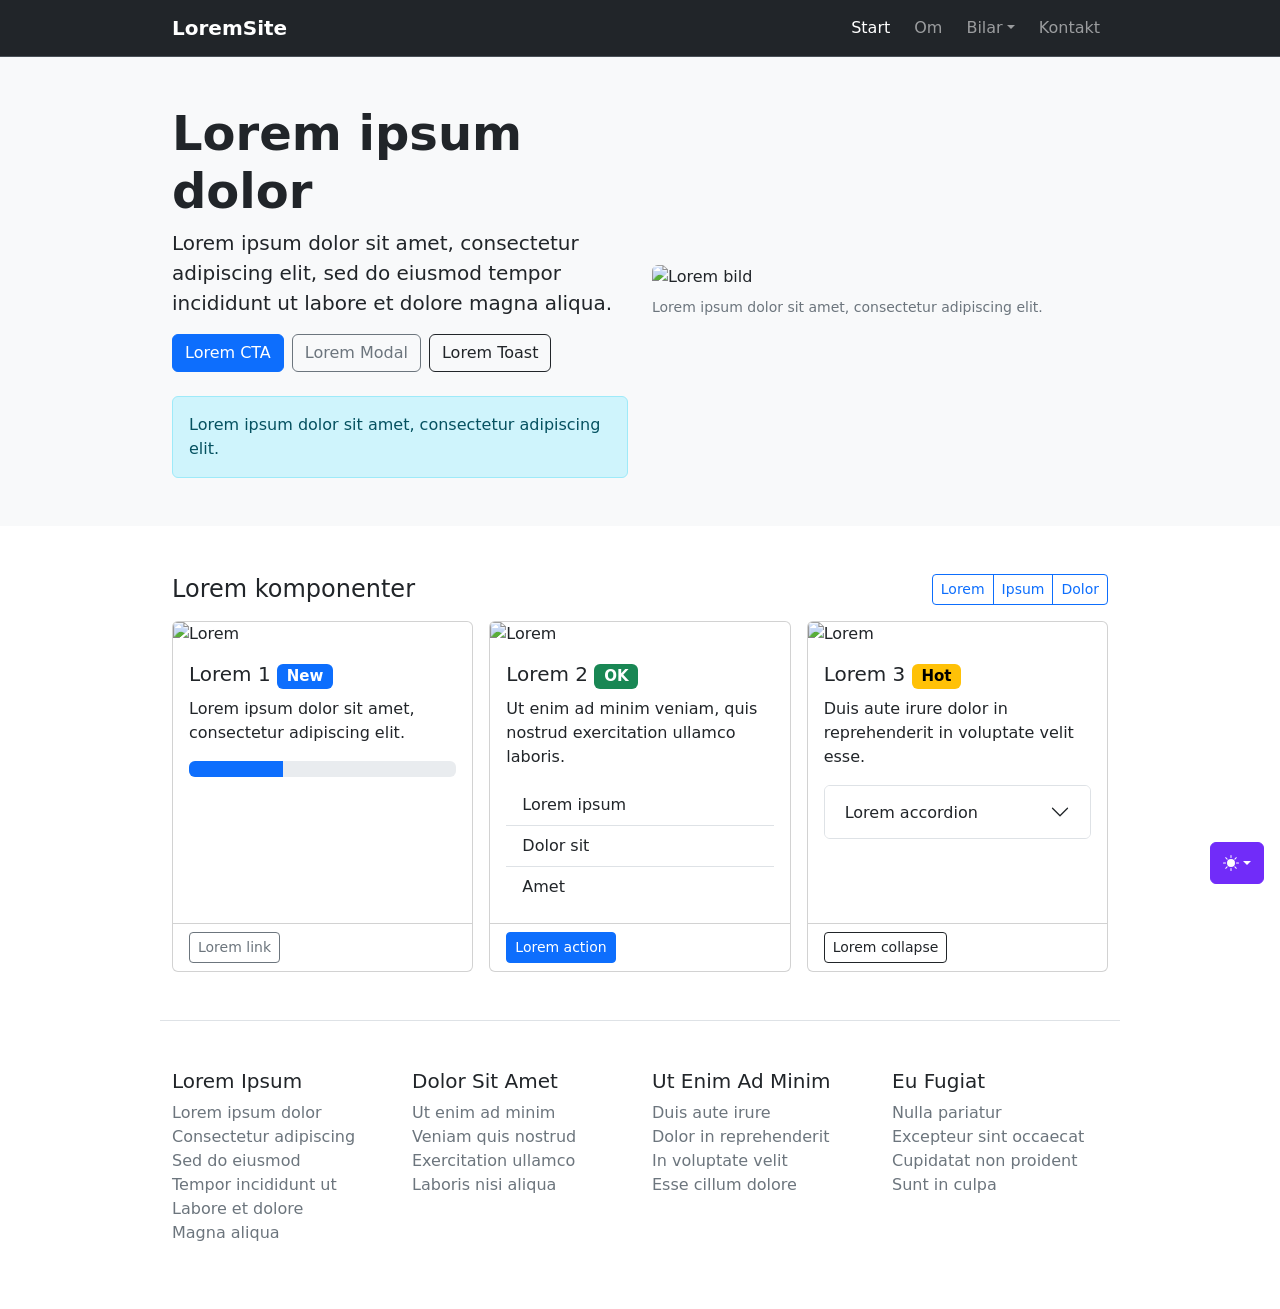
==== index.html @ 65d57990 "Initial commit." ====
<!doctype html>
<html lang="sv">

<head>
    <meta charset="utf-8">
    <meta name="viewport" content="width=device-width, initial-scale=1">
    <meta name="description" content="">
    <meta name="author" content="Karl Håkansson">
    <title>Start | LoremSite</title>
    <!-- Bootstrap CSS -->
    <link href="https://cdn.jsdelivr.net/npm/bootstrap@5.3.8/dist/css/bootstrap.min.css" rel="stylesheet"
        integrity="sha384-sRIl4kxILFvY47J16cr9ZwB07vP4J8+LH7qKQnuqkuIAvNWLzeN8tE5YBujZqJLB" crossorigin="anonymous">
    <!-- Font Awesome CSS -->
    <link rel="stylesheet" href="https://cdnjs.cloudflare.com/ajax/libs/font-awesome/7.0.1/css/all.min.css"
        integrity="sha512-2SwdPD6INVrV/lHTZbO2nodKhrnDdJK9/kg2XD1r9uGqPo1cUbujc+IYdlYdEErWNu69gVcYgdxlmVmzTWnetw=="
        crossorigin="anonymous" referrerpolicy="no-referrer" />
    <link href="/assets/css/style.css" rel="stylesheet">

<body>


    <!-- Temaändrare | Av Bootstrap -->
    <svg xmlns="http://www.w3.org/2000/svg" class="d-none">
        <symbol id="check2" viewBox="0 0 16 16">
            <path
                d="M13.854 3.646a.5.5 0 0 1 0 .708l-7 7a.5.5 0 0 1-.708 0l-3.5-3.5a.5.5 0 1 1 .708-.708L6.5 10.293l6.646-6.647a.5.5 0 0 1 .708 0z">
            </path>
        </symbol>
        <symbol id="circle-half" viewBox="0 0 16 16">
            <path d="M8 15A7 7 0 1 0 8 1v14zm0 1A8 8 0 1 1 8 0a8 8 0 0 1 0 16z"></path>
        </symbol>
        <symbol id="moon-stars-fill" viewBox="0 0 16 16">
            <path
                d="M6 .278a.768.768 0 0 1 .08.858 7.208 7.208 0 0 0-.878 3.46c0 4.021 3.278 7.277 7.318 7.277.527 0 1.04-.055 1.533-.16a.787.787 0 0 1 .81.316.733.733 0 0 1-.031.893A8.349 8.349 0 0 1 8.344 16C3.734 16 0 12.286 0 7.71 0 4.266 2.114 1.312 5.124.06A.752.752 0 0 1 6 .278z">
            </path>
            <path
                d="M10.794 3.148a.217.217 0 0 1 .412 0l.387 1.162c.173.518.579.924 1.097 1.097l1.162.387a.217.217 0 0 1 0 .412l-1.162.387a1.734 1.734 0 0 0-1.097 1.097l-.387 1.162a.217.217 0 0 1-.412 0l-.387-1.162A1.734 1.734 0 0 0 9.31 6.593l-1.162-.387a.217.217 0 0 1 0-.412l1.162-.387a1.734 1.734 0 0 0 1.097-1.097l.387-1.162zM13.863.099a.145.145 0 0 1 .274 0l.258.774c.115.346.386.617.732.732l.774.258a.145.145 0 0 1 0 .274l-.774.258a1.156 1.156 0 0 0-.732.732l-.258.774a.145.145 0 0 1-.274 0l-.258-.774a1.156 1.156 0 0 0-.732-.732l-.774-.258a.145.145 0 0 1 0-.274l.774-.258c.346-.115.617-.386.732-.732L13.863.1z">
            </path>
        </symbol>
        <symbol id="sun-fill" viewBox="0 0 16 16">
            <path
                d="M8 12a4 4 0 1 0 0-8 4 4 0 0 0 0 8zM8 0a.5.5 0 0 1 .5.5v2a.5.5 0 0 1-1 0v-2A.5.5 0 0 1 8 0zm0 13a.5.5 0 0 1 .5.5v2a.5.5 0 0 1-1 0v-2A.5.5 0 0 1 8 13zm8-5a.5.5 0 0 1-.5.5h-2a.5.5 0 0 1 0-1h2a.5.5 0 0 1 .5.5zM3 8a.5.5 0 0 1-.5.5h-2a.5.5 0 0 1 0-1h2A.5.5 0 0 1 3 8zm10.657-5.657a.5.5 0 0 1 0 .707l-1.414 1.415a.5.5 0 1 1-.707-.708l1.414-1.414a.5.5 0 0 1 .707 0zm-9.193 9.193a.5.5 0 0 1 0 .707L3.05 13.657a.5.5 0 0 1-.707-.707l1.414-1.414a.5.5 0 0 1 .707 0zm9.193 2.121a.5.5 0 0 1-.707 0l-1.414-1.414a.5.5 0 0 1 .707-.707l1.414 1.414a.5.5 0 0 1 0 .707zM4.464 4.465a.5.5 0 0 1-.707 0L2.343 3.05a.5.5 0 1 1 .707-.707l1.414 1.414a.5.5 0 0 1 0 .708z">
            </path>
        </symbol>
    </svg>
    <div class="dropdown position-fixed bottom-0 end-0 mb-3 me-3 bd-mode-toggle">
        <button class="btn btn-bd-primary py-2 dropdown-toggle d-flex align-items-center" id="bd-theme" type="button"
            aria-expanded="false" data-bs-toggle="dropdown" aria-label="Toggle theme (auto)">
            <svg class="bi my-1 theme-icon-active" aria-hidden="true">
                <use href="#circle-half"></use>
            </svg>
            <span class="visually-hidden" id="bd-theme-text">Ändra tema</span>
        </button>

        <ul class="dropdown-menu dropdown-menu-end shadow" aria-labelledby="bd-theme-text">
            <li>
                <button type="button" class="dropdown-item d-flex align-items-center" data-bs-theme-value="light"
                    aria-pressed="false">
                    <svg class="bi me-2 opacity-50" aria-hidden="true">
                        <use href="#sun-fill"></use>
                    </svg>
                    Ljus
                    <svg class="bi ms-auto d-none" aria-hidden="true">
                        <use href="#check2"></use>
                    </svg>
                </button>
            </li>

            <li>
                <button type="button" class="dropdown-item d-flex align-items-center" data-bs-theme-value="dark"
                    aria-pressed="false">
                    <svg class="bi me-2 opacity-50" aria-hidden="true">
                        <use href="#moon-stars-fill"></use>
                    </svg>
                    Mörk
                    <svg class="bi ms-auto d-none" aria-hidden="true">
                        <use href="#check2"></use>
                    </svg>
                </button>
            </li>

            <li>
                <button type="button" class="dropdown-item d-flex align-items-center active" data-bs-theme-value="auto"
                    aria-pressed="true">
                    <svg class="bi me-2 opacity-50" aria-hidden="true">
                        <use href="#circle-half"></use>
                    </svg>
                    Auto
                    <svg class="bi ms-auto d-none" aria-hidden="true">
                        <use href="#check2"></use>
                    </svg>
                </button>
            </li>
        </ul>
    </div>

    <nav class="navbar navbar-expand-md bg-dark sticky-top border-bottom" data-bs-theme="dark">
        <div class="container">
            <a class="navbar-brand fw-semibold" href="index.html">LoremSite</a>
            <button class="navbar-toggler" type="button" data-bs-toggle="collapse" data-bs-target="#nav">
                <span class="navbar-toggler-icon"></span>
            </button>

            <div class="collapse navbar-collapse" id="nav">
                <ul class="navbar-nav ms-auto align-items-lg-center gap-lg-2">
                    <li class="nav-item"><a class="nav-link active" href="index.html" aria-current="page">Start</a></li>
                    <li class="nav-item"><a class="nav-link" href="about.html">Om</a></li>

                    <li class="nav-item dropdown">
                        <a class="nav-link dropdown-toggle" data-bs-toggle="dropdown" href="#" role="button"
                            aria-expanded="false">Bilar</a>
                        <ul class="dropdown-menu">
                            <li><a class="dropdown-item" href="cars.html">Översikt</a></li>
                            <li>
                                <hr class="dropdown-divider">
                            </li>
                            <li><a class="dropdown-item" href="electric.html">Elbilar</a></li>
                            <li><a class="dropdown-item" href="petrol.html">Bensinbilar</a></li>
                        </ul>
                    </li>

                    <li class="nav-item"><a class="nav-link" href="contact.html">Kontakt</a></li>
                </ul>
            </div>
        </div>
    </nav>

    <header class="py-5 bg-light text-dark">
        <div class="container">
            <div class="row align-items-center g-4">
                <div class="col-lg-6">
                    <h1 class="display-5 fw-bold">Lorem ipsum dolor</h1>
                    <p class="lead">
                        Lorem ipsum dolor sit amet, consectetur adipiscing elit, sed do eiusmod tempor incididunt ut
                        labore et dolore magna aliqua.
                    </p>

                    <div class="d-flex gap-2 flex-wrap">
                        <a class="btn btn-primary" href="cars.html">Lorem CTA</a>
                        <button class="btn btn-outline-secondary" data-bs-toggle="modal"
                            data-bs-target="#infoModal">Lorem Modal</button>
                        <button class="btn btn-outline-dark" id="liveToastBtn">Lorem Toast</button>
                    </div>

                    <div class="alert alert-info mt-4 mb-0" role="alert">
                        Lorem ipsum dolor sit amet, consectetur adipiscing elit.
                    </div>
                </div>

                <div class="col-lg-6">
                    <img src="https://picsum.photos/seed/start/900/520" class="img-fluid rounded" alt="Lorem bild">
                    <figure class="mt-2 mb-0">
                        <figcaption class="text-secondary small">Lorem ipsum dolor sit amet, consectetur adipiscing
                            elit.</figcaption>
                    </figure>
                </div>
            </div>
        </div>
    </header>

    <main class="py-5">
        <div class="container">
            <div class="d-flex align-items-center justify-content-between flex-wrap gap-2 mb-3">
                <h2 class="h4 mb-0">Lorem komponenter</h2>
                <div class="btn-group" role="group" aria-label="Lorem group">
                    <button type="button" class="btn btn-outline-primary btn-sm">Lorem</button>
                    <button type="button" class="btn btn-outline-primary btn-sm">Ipsum</button>
                    <button type="button" class="btn btn-outline-primary btn-sm">Dolor</button>
                </div>
            </div>

            <div class="row g-3">
                <div class="col-md-4">
                    <div class="card h-100">
                        <img src="https://picsum.photos/seed/card1/800/450" class="card-img-top" alt="Lorem">
                        <div class="card-body">
                            <h3 class="h5 card-title">Lorem 1 <span class="badge text-bg-primary">New</span></h3>
                            <p class="card-text">Lorem ipsum dolor sit amet, consectetur adipiscing elit.</p>
                            <div class="progress" role="progressbar" aria-label="Lorem progress" aria-valuenow="35"
                                aria-valuemin="0" aria-valuemax="100">
                                <div class="progress-bar" style="width: 35%"></div>
                            </div>
                        </div>
                        <div class="card-footer bg-transparent">
                            <a href="about.html" class="btn btn-sm btn-outline-secondary">Lorem link</a>
                        </div>
                    </div>
                </div>

                <div class="col-md-4">
                    <div class="card h-100">
                        <img src="https://picsum.photos/seed/card2/800/450" class="card-img-top" alt="Lorem">
                        <div class="card-body">
                            <h3 class="h5 card-title">Lorem 2 <span class="badge text-bg-success">OK</span></h3>
                            <p class="card-text">Ut enim ad minim veniam, quis nostrud exercitation ullamco laboris.</p>
                            <ul class="list-group list-group-flush">
                                <li class="list-group-item">Lorem ipsum</li>
                                <li class="list-group-item">Dolor sit</li>
                                <li class="list-group-item">Amet</li>
                            </ul>
                        </div>
                        <div class="card-footer bg-transparent">
                            <a href="contact.html" class="btn btn-sm btn-primary">Lorem action</a>
                        </div>
                    </div>
                </div>

                <div class="col-md-4">
                    <div class="card h-100">
                        <img src="https://picsum.photos/seed/card3/800/450" class="card-img-top" alt="Lorem">
                        <div class="card-body">
                            <h3 class="h5 card-title">Lorem 3 <span class="badge text-bg-warning">Hot</span></h3>
                            <p class="card-text">Duis aute irure dolor in reprehenderit in voluptate velit esse.</p>

                            <div class="accordion" id="accStart">
                                <div class="accordion-item">
                                    <h2 class="accordion-header">
                                        <button class="accordion-button collapsed" type="button"
                                            data-bs-toggle="collapse" data-bs-target="#accStart1">
                                            Lorem accordion
                                        </button>
                                    </h2>
                                    <div id="accStart1" class="accordion-collapse collapse" data-bs-parent="#accStart">
                                        <div class="accordion-body">
                                            Lorem ipsum dolor sit amet, consectetur adipiscing elit.
                                        </div>
                                    </div>
                                </div>
                            </div>

                        </div>
                        <div class="card-footer bg-transparent">
                            <button class="btn btn-sm btn-outline-dark" data-bs-toggle="collapse"
                                data-bs-target="#moreStart">Lorem collapse</button>
                        </div>
                    </div>
                </div>
            </div>

            <div class="collapse mt-3" id="moreStart">
                <div class="card card-body">
                    Lorem ipsum dolor sit amet, consectetur adipiscing elit, sed do eiusmod tempor incididunt ut labore
                    et dolore magna aliqua.
                </div>
            </div>
        </div>
    </main>


    <footer class="container border-top py-5">
        <div class="row">
            <div class="col-6 col-md">
                <h5>Lorem Ipsum</h5>
                <ul class="list-unstyled text-small">
                    <li><a class="link-secondary text-decoration-none" href="#">Lorem ipsum dolor</a></li>
                    <li><a class="link-secondary text-decoration-none" href="#">Consectetur adipiscing</a></li>
                    <li><a class="link-secondary text-decoration-none" href="#">Sed do eiusmod</a></li>
                    <li><a class="link-secondary text-decoration-none" href="#">Tempor incididunt ut</a></li>
                    <li><a class="link-secondary text-decoration-none" href="#">Labore et dolore</a></li>
                    <li><a class="link-secondary text-decoration-none" href="#">Magna aliqua</a></li>
                </ul>
            </div>
            <div class="col-6 col-md">
                <h5>Dolor Sit Amet</h5>
                <ul class="list-unstyled text-small">
                    <li><a class="link-secondary text-decoration-none" href="#">Ut enim ad minim</a></li>
                    <li><a class="link-secondary text-decoration-none" href="#">Veniam quis nostrud</a></li>
                    <li><a class="link-secondary text-decoration-none" href="#">Exercitation ullamco</a></li>
                    <li><a class="link-secondary text-decoration-none" href="#">Laboris nisi aliqua</a></li>
                </ul>
            </div>
            <div class="col-6 col-md">
                <h5>Ut Enim Ad Minim</h5>
                <ul class="list-unstyled text-small">
                    <li><a class="link-secondary text-decoration-none" href="#">Duis aute irure</a></li>
                    <li><a class="link-secondary text-decoration-none" href="#">Dolor in reprehenderit</a></li>
                    <li><a class="link-secondary text-decoration-none" href="#">In voluptate velit</a></li>
                    <li><a class="link-secondary text-decoration-none" href="#">Esse cillum dolore</a></li>
                </ul>
            </div>
            <div class="col-6 col-md">
                <h5>Eu Fugiat</h5>
                <ul class="list-unstyled text-small">
                    <li><a class="link-secondary text-decoration-none" href="#">Nulla pariatur</a></li>
                    <li><a class="link-secondary text-decoration-none" href="#">Excepteur sint occaecat</a></li>
                    <li><a class="link-secondary text-decoration-none" href="#">Cupidatat non proident</a></li>
                    <li><a class="link-secondary text-decoration-none" href="#">Sunt in culpa</a></li>
                </ul>
            </div>
        </div>
    </footer>

    <!-- Modal -->
    <div class="modal fade" id="infoModal" tabindex="-1" aria-hidden="true">
        <div class="modal-dialog modal-dialog-centered">
            <div class="modal-content">
                <div class="modal-header">
                    <h1 class="modal-title fs-5">Lorem Modal</h1>
                    <button type="button" class="btn-close" data-bs-dismiss="modal" aria-label="Stäng"></button>
                </div>
                <div class="modal-body">
                    Lorem ipsum dolor sit amet, consectetur adipiscing elit.
                </div>
                <div class="modal-footer">
                    <button type="button" class="btn btn-secondary" data-bs-dismiss="modal">Lorem</button>
                    <button type="button" class="btn btn-primary" data-bs-dismiss="modal">Ipsum</button>
                </div>
            </div>
        </div>
    </div>

    <!-- Offcanvas -->
    <div class="offcanvas offcanvas-end" tabindex="-1" id="oc" aria-labelledby="ocLabel">
        <div class="offcanvas-header">
            <h5 class="offcanvas-title" id="ocLabel">Lorem Offcanvas</h5>
            <button type="button" class="btn-close" data-bs-dismiss="offcanvas" aria-label="Stäng"></button>
        </div>
        <div class="offcanvas-body">
            <p class="mb-3">Lorem ipsum dolor sit amet, consectetur adipiscing elit.</p>
            <div class="list-group">
                <a class="list-group-item list-group-item-action" href="cars.html">Lorem 1</a>
                <a class="list-group-item list-group-item-action" href="electric.html">Lorem 2</a>
                <a class="list-group-item list-group-item-action" href="petrol.html">Lorem 3</a>
            </div>
        </div>
    </div>

    <!-- Toast -->
    <div class="toast-container position-fixed bottom-0 end-0 p-3">
        <div id="liveToast" class="toast" role="alert" aria-live="assertive" aria-atomic="true">
            <div class="toast-header">
                <strong class="me-auto">Lorem</strong>
                <small>now</small>
                <button type="button" class="btn-close" data-bs-dismiss="toast" aria-label="Stäng"></button>
            </div>
            <div class="toast-body">
                Lorem ipsum dolor sit amet.
            </div>
        </div>
    </div>

    <script src="https://cdn.jsdelivr.net/npm/bootstrap@5.3.8/dist/js/bootstrap.bundle.min.js"
        integrity="sha384-FKyoEForCGlyvwx9Hj09JcYn3nv7wiPVlz7YYwJrWVcXK/BmnVDxM+D2scQbITxI"
        crossorigin="anonymous"></script>
    <script src="/assets/js/color-modes.js"></script>
    <script>
        const toastTrigger = document.getElementById('liveToastBtn');
        const toastLiveExample = document.getElementById('liveToast');
        if (toastTrigger) {
            toastTrigger.addEventListener('click', () => {
                const toast = bootstrap.Toast.getOrCreateInstance(toastLiveExample);
                toast.show();
            });
        }
    </script>
</body>

</html>
---- assets/css/style.css ----
/*
 * Temaändare
 */

.btn-bd-primary {
    --bd-violet-bg: #712cf9;
    --bd-violet-rgb: 112.520718, 44.062154, 249.437846;
    --bs-btn-font-weight: 600;
    --bs-btn-color: var(--bs-white);
    --bs-btn-bg: var(--bd-violet-bg);
    --bs-btn-border-color: var(--bd-violet-bg);
    --bs-btn-hover-color: var(--bs-white);
    --bs-btn-hover-bg: #6528e0;
    --bs-btn-hover-border-color: #6528e0;
    --bs-btn-focus-shadow-rgb: var(--bd-violet-rgb);
    --bs-btn-active-color: var(--bs-btn-hover-color);
    --bs-btn-active-bg: #5a23c8;
    --bs-btn-active-border-color: #5a23c8;
}

.bd-mode-toggle {
    z-index: 1500;
}

.bd-mode-toggle .bi {
    width: 1em;
    height: 1em;
}

.bd-mode-toggle .dropdown-menu .active .bi {
    display: block !important;
}

.bi {
    vertical-align: -0.125em;
    fill: currentColor;
}

.container {
    max-width: 960px;
}

.icon-link > .bi {
    width: 0.75em;
    height: 0.75em;
}

/*
 * Meny
 */

.nav-scroller {
    position: relative;
    z-index: 2;
    height: 2.75rem;
    overflow-y: hidden;
}

.nav-scroller .nav {
    display: flex;
    flex-wrap: nowrap;
    padding-bottom: 1rem;
    margin-top: -1px;
    overflow-x: auto;
    text-align: center;
    white-space: nowrap;
    -webkit-overflow-scrolling: touch;
}
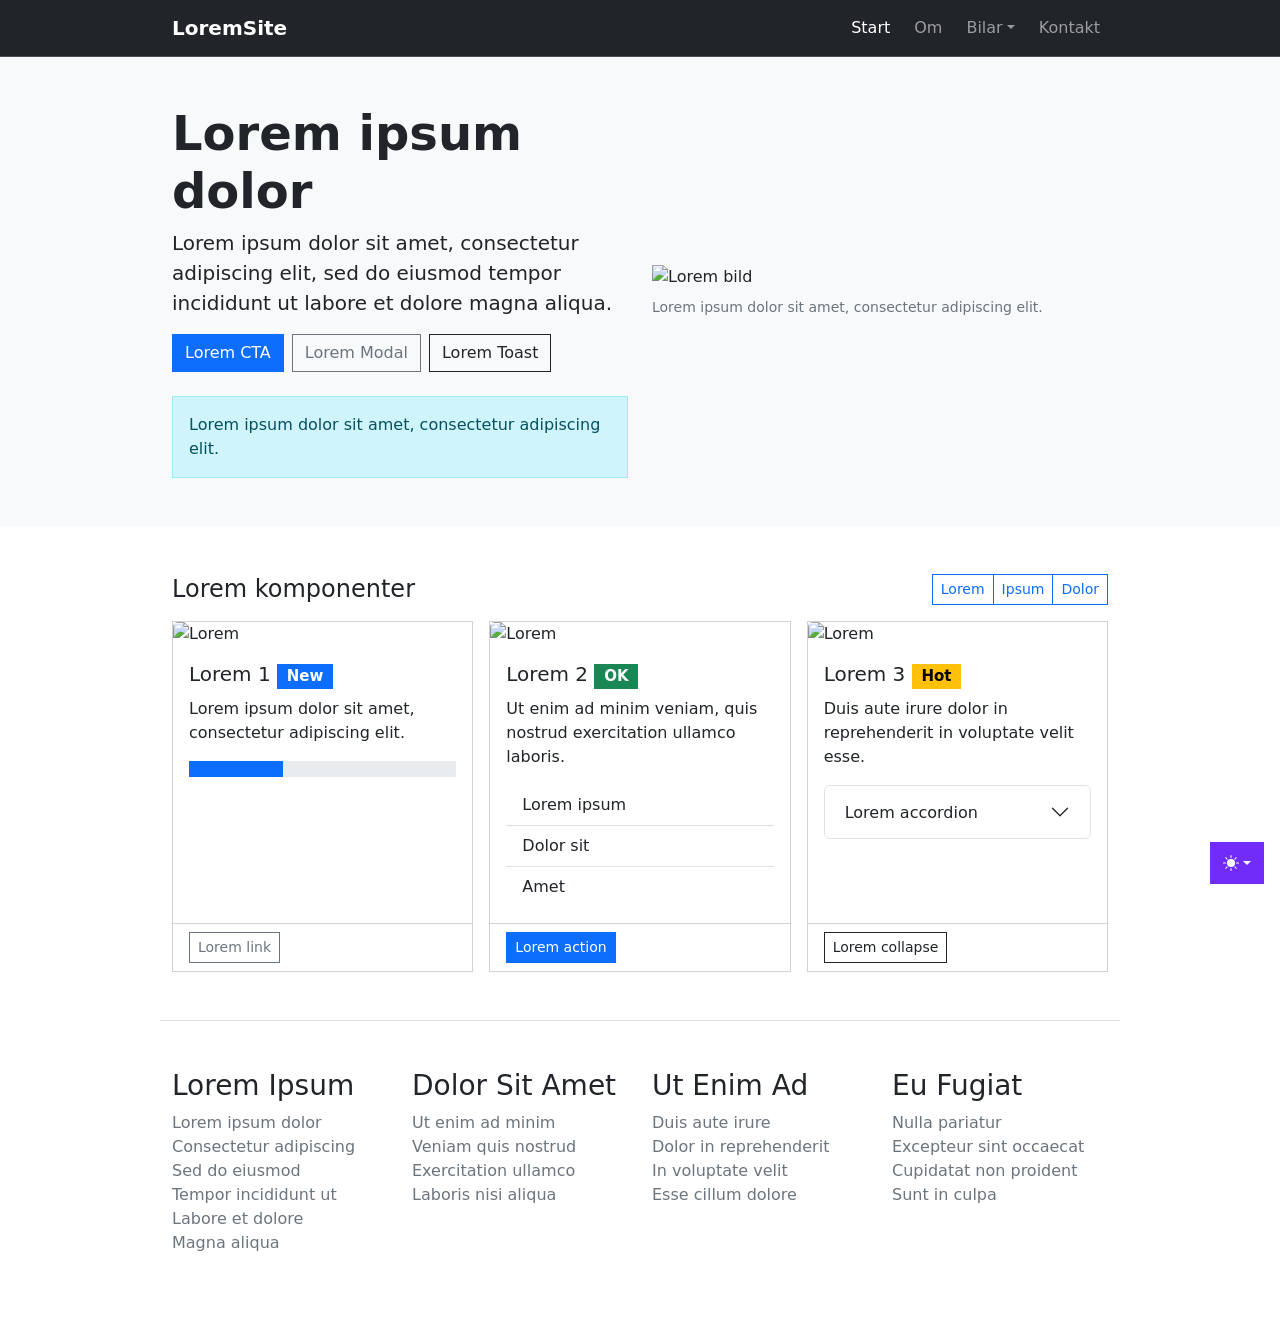
==== commit 36f904a9: "Validated code." ====
--- a/index.html
+++ b/index.html
@@ -13,11 +13,10 @@
     <!-- Font Awesome CSS -->
     <link rel="stylesheet" href="https://cdnjs.cloudflare.com/ajax/libs/font-awesome/7.0.1/css/all.min.css"
         integrity="sha512-2SwdPD6INVrV/lHTZbO2nodKhrnDdJK9/kg2XD1r9uGqPo1cUbujc+IYdlYdEErWNu69gVcYgdxlmVmzTWnetw=="
-        crossorigin="anonymous" referrerpolicy="no-referrer" />
+        crossorigin="anonymous" referrerpolicy="no-referrer">
     <link href="/assets/css/style.css" rel="stylesheet">
 
 <body>
-
 
     <!-- Temaändrare | Av Bootstrap -->
     <svg xmlns="http://www.w3.org/2000/svg" class="d-none">
@@ -148,7 +147,7 @@
                 </div>
 
                 <div class="col-lg-6">
-                    <img src="https://picsum.photos/seed/start/900/520" class="img-fluid rounded" alt="Lorem bild">
+                    <img src="https://picsum.photos/seed/start/900/520" class="img-fluid" alt="Lorem bild">
                     <figure class="mt-2 mb-0">
                         <figcaption class="text-secondary small">Lorem ipsum dolor sit amet, consectetur adipiscing
                             elit.</figcaption>
@@ -250,7 +249,7 @@
     <footer class="container border-top py-5">
         <div class="row">
             <div class="col-6 col-md">
-                <h5>Lorem Ipsum</h5>
+                <h3>Lorem Ipsum</h3>
                 <ul class="list-unstyled text-small">
                     <li><a class="link-secondary text-decoration-none" href="#">Lorem ipsum dolor</a></li>
                     <li><a class="link-secondary text-decoration-none" href="#">Consectetur adipiscing</a></li>
@@ -261,7 +260,7 @@
                 </ul>
             </div>
             <div class="col-6 col-md">
-                <h5>Dolor Sit Amet</h5>
+                <h3>Dolor Sit Amet</h3>
                 <ul class="list-unstyled text-small">
                     <li><a class="link-secondary text-decoration-none" href="#">Ut enim ad minim</a></li>
                     <li><a class="link-secondary text-decoration-none" href="#">Veniam quis nostrud</a></li>
@@ -270,7 +269,7 @@
                 </ul>
             </div>
             <div class="col-6 col-md">
-                <h5>Ut Enim Ad Minim</h5>
+                <h3>Ut Enim Ad</h3>
                 <ul class="list-unstyled text-small">
                     <li><a class="link-secondary text-decoration-none" href="#">Duis aute irure</a></li>
                     <li><a class="link-secondary text-decoration-none" href="#">Dolor in reprehenderit</a></li>
@@ -279,7 +278,7 @@
                 </ul>
             </div>
             <div class="col-6 col-md">
-                <h5>Eu Fugiat</h5>
+                <h3>Eu Fugiat</h3>
                 <ul class="list-unstyled text-small">
                     <li><a class="link-secondary text-decoration-none" href="#">Nulla pariatur</a></li>
                     <li><a class="link-secondary text-decoration-none" href="#">Excepteur sint occaecat</a></li>
@@ -310,9 +309,9 @@
     </div>
 
     <!-- Offcanvas -->
-    <div class="offcanvas offcanvas-end" tabindex="-1" id="oc" aria-labelledby="ocLabel">
+    <div class="offcanvas offcanvas-end" tabindex="-1" id="oc" role="dialog" aria-labelledby="ocLabel">
         <div class="offcanvas-header">
-            <h5 class="offcanvas-title" id="ocLabel">Lorem Offcanvas</h5>
+            <h2 class="offcanvas-title" id="ocLabel">Lorem Offcanvas</h2>
             <button type="button" class="btn-close" data-bs-dismiss="offcanvas" aria-label="Stäng"></button>
         </div>
         <div class="offcanvas-body">
--- a/assets/css/style.css
+++ b/assets/css/style.css
@@ -66,3 +66,46 @@
     white-space: nowrap;
     -webkit-overflow-scrolling: touch;
 }
+
+/* "Platta till" */
+.well,
+.navbar-inner,
+.bootstrap-switch,
+.bootstrap-switch-label,
+.bootstrap-switch-handle-on,
+.bootstrap-switch-handle-off,
+.navbar,
+.jumbotron,
+.input-group-addon,
+.popover,
+.btn,
+.tooltip,
+input,
+select,
+textarea,
+pre,
+.progress,
+.form-control,
+.modal,
+.modal-content,
+.card,
+.add-on,
+.list-group,
+.accordion,
+.alert,
+.table-bordered,
+.nav>.active>a,
+.dropdown-menu,
+.tooltip-inner,
+.badge,
+.label,
+.img-polaroid {
+    -moz-box-shadow: none ;
+    -webkit-box-shadow: none ;
+    box-shadow: none ;
+    -webkit-border-radius: 0px ;
+    -moz-border-radius: 0px ;
+    border-radius: 0px ;
+    border-collapse: collapse ;
+    background-image: none ;
+}
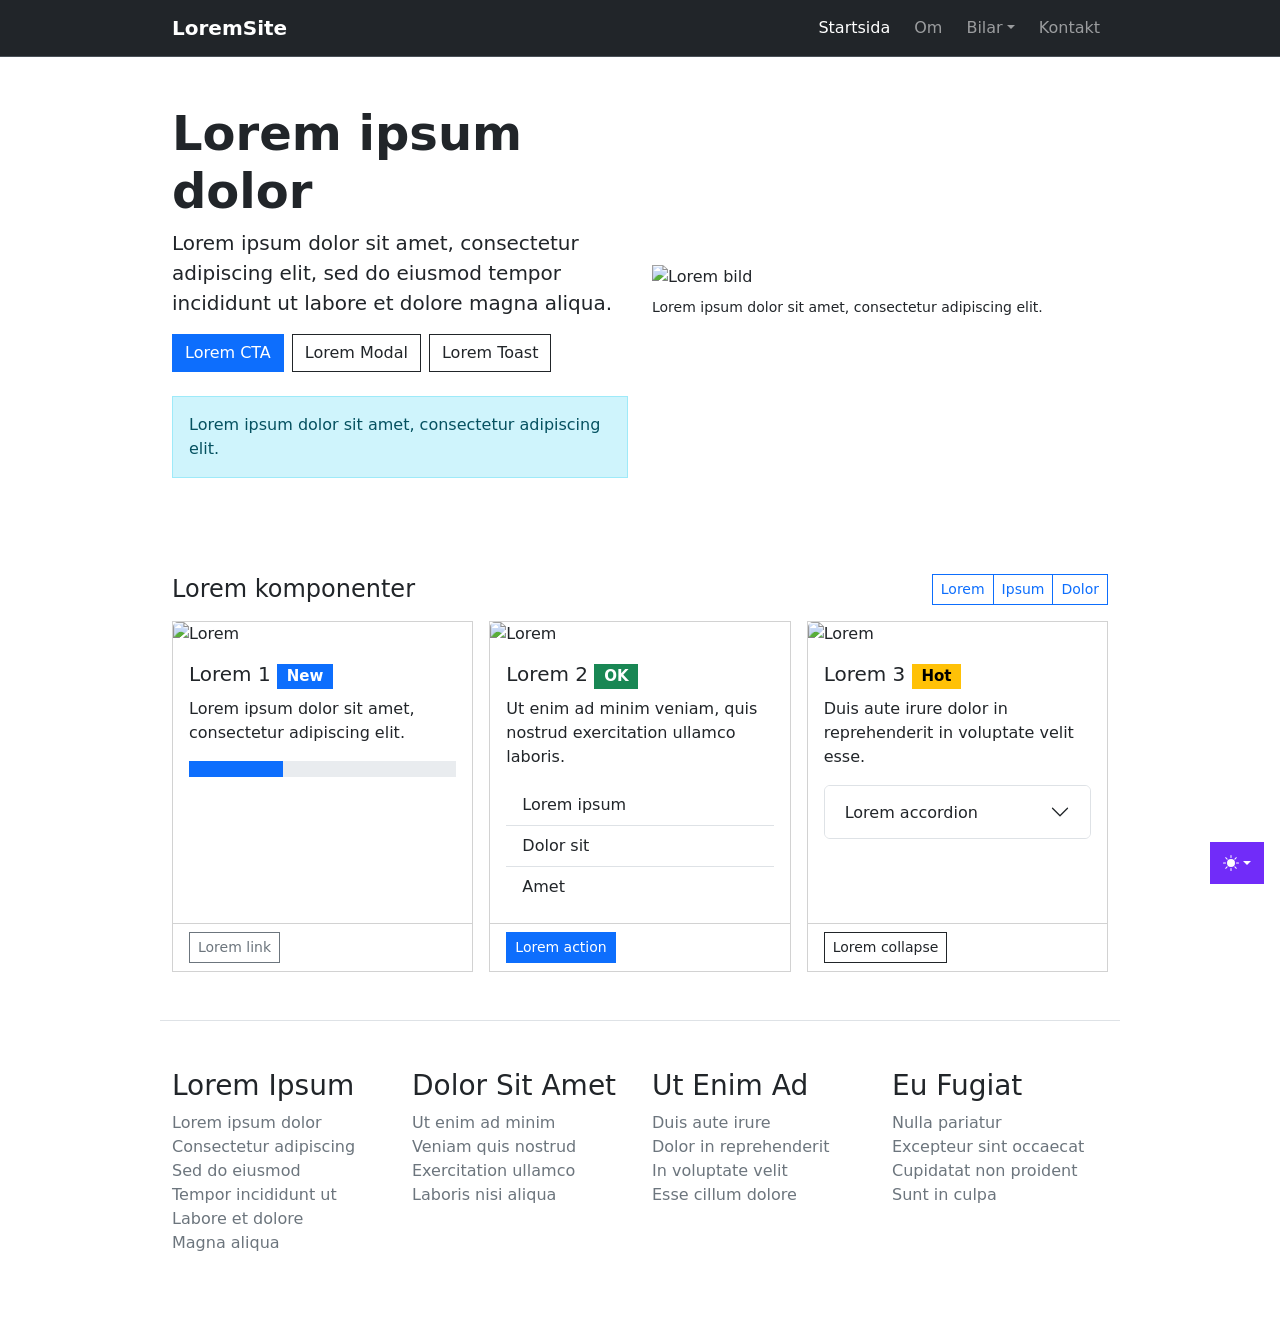
==== commit 9d2e8358: "Add changes to make lighthouse validate 100." ====
--- a/index.html
+++ b/index.html
@@ -4,7 +4,7 @@
 <head>
     <meta charset="utf-8">
     <meta name="viewport" content="width=device-width, initial-scale=1">
-    <meta name="description" content="">
+    <meta name="description" content="Lorem ipsum dolor sit amet, consectetur adipiscing elit, sed do eiusmod tempor incididunt ut labore et dolore magna aliqua.">
     <meta name="author" content="Karl Håkansson">
     <title>Start | LoremSite</title>
     <!-- Bootstrap CSS -->
@@ -96,13 +96,13 @@
     <nav class="navbar navbar-expand-md bg-dark sticky-top border-bottom" data-bs-theme="dark">
         <div class="container">
             <a class="navbar-brand fw-semibold" href="index.html">LoremSite</a>
-            <button class="navbar-toggler" type="button" data-bs-toggle="collapse" data-bs-target="#nav">
+            <button class="navbar-toggler" type="button" data-bs-toggle="collapse" data-bs-target="#nav" aria-label="Öppna navigeringsmeny">
                 <span class="navbar-toggler-icon"></span>
             </button>
 
             <div class="collapse navbar-collapse" id="nav">
                 <ul class="navbar-nav ms-auto align-items-lg-center gap-lg-2">
-                    <li class="nav-item"><a class="nav-link active" href="index.html" aria-current="page">Start</a></li>
+                    <li class="nav-item"><a class="nav-link active" href="index.html" aria-current="page">Startsida</a></li>
                     <li class="nav-item"><a class="nav-link" href="about.html">Om</a></li>
 
                     <li class="nav-item dropdown">
@@ -124,19 +124,19 @@
         </div>
     </nav>
 
-    <header class="py-5 bg-light text-dark">
+    <header class="py-5 bg-white text-dark">
         <div class="container">
             <div class="row align-items-center g-4">
                 <div class="col-lg-6">
                     <h1 class="display-5 fw-bold">Lorem ipsum dolor</h1>
-                    <p class="lead">
+                    <p class="lead text-dark">
                         Lorem ipsum dolor sit amet, consectetur adipiscing elit, sed do eiusmod tempor incididunt ut
                         labore et dolore magna aliqua.
                     </p>
 
                     <div class="d-flex gap-2 flex-wrap">
                         <a class="btn btn-primary" href="cars.html">Lorem CTA</a>
-                        <button class="btn btn-outline-secondary" data-bs-toggle="modal"
+                        <button class="btn btn-outline-dark" data-bs-toggle="modal"
                             data-bs-target="#infoModal">Lorem Modal</button>
                         <button class="btn btn-outline-dark" id="liveToastBtn">Lorem Toast</button>
                     </div>
@@ -149,7 +149,7 @@
                 <div class="col-lg-6">
                     <img src="https://picsum.photos/seed/start/900/520" class="img-fluid" alt="Lorem bild">
                     <figure class="mt-2 mb-0">
-                        <figcaption class="text-secondary small">Lorem ipsum dolor sit amet, consectetur adipiscing
+                        <figcaption class="text-dark small">Lorem ipsum dolor sit amet, consectetur adipiscing
                             elit.</figcaption>
                     </figure>
                 </div>
@@ -354,4 +354,4 @@
     </script>
 </body>
 
-</html>+</html>
